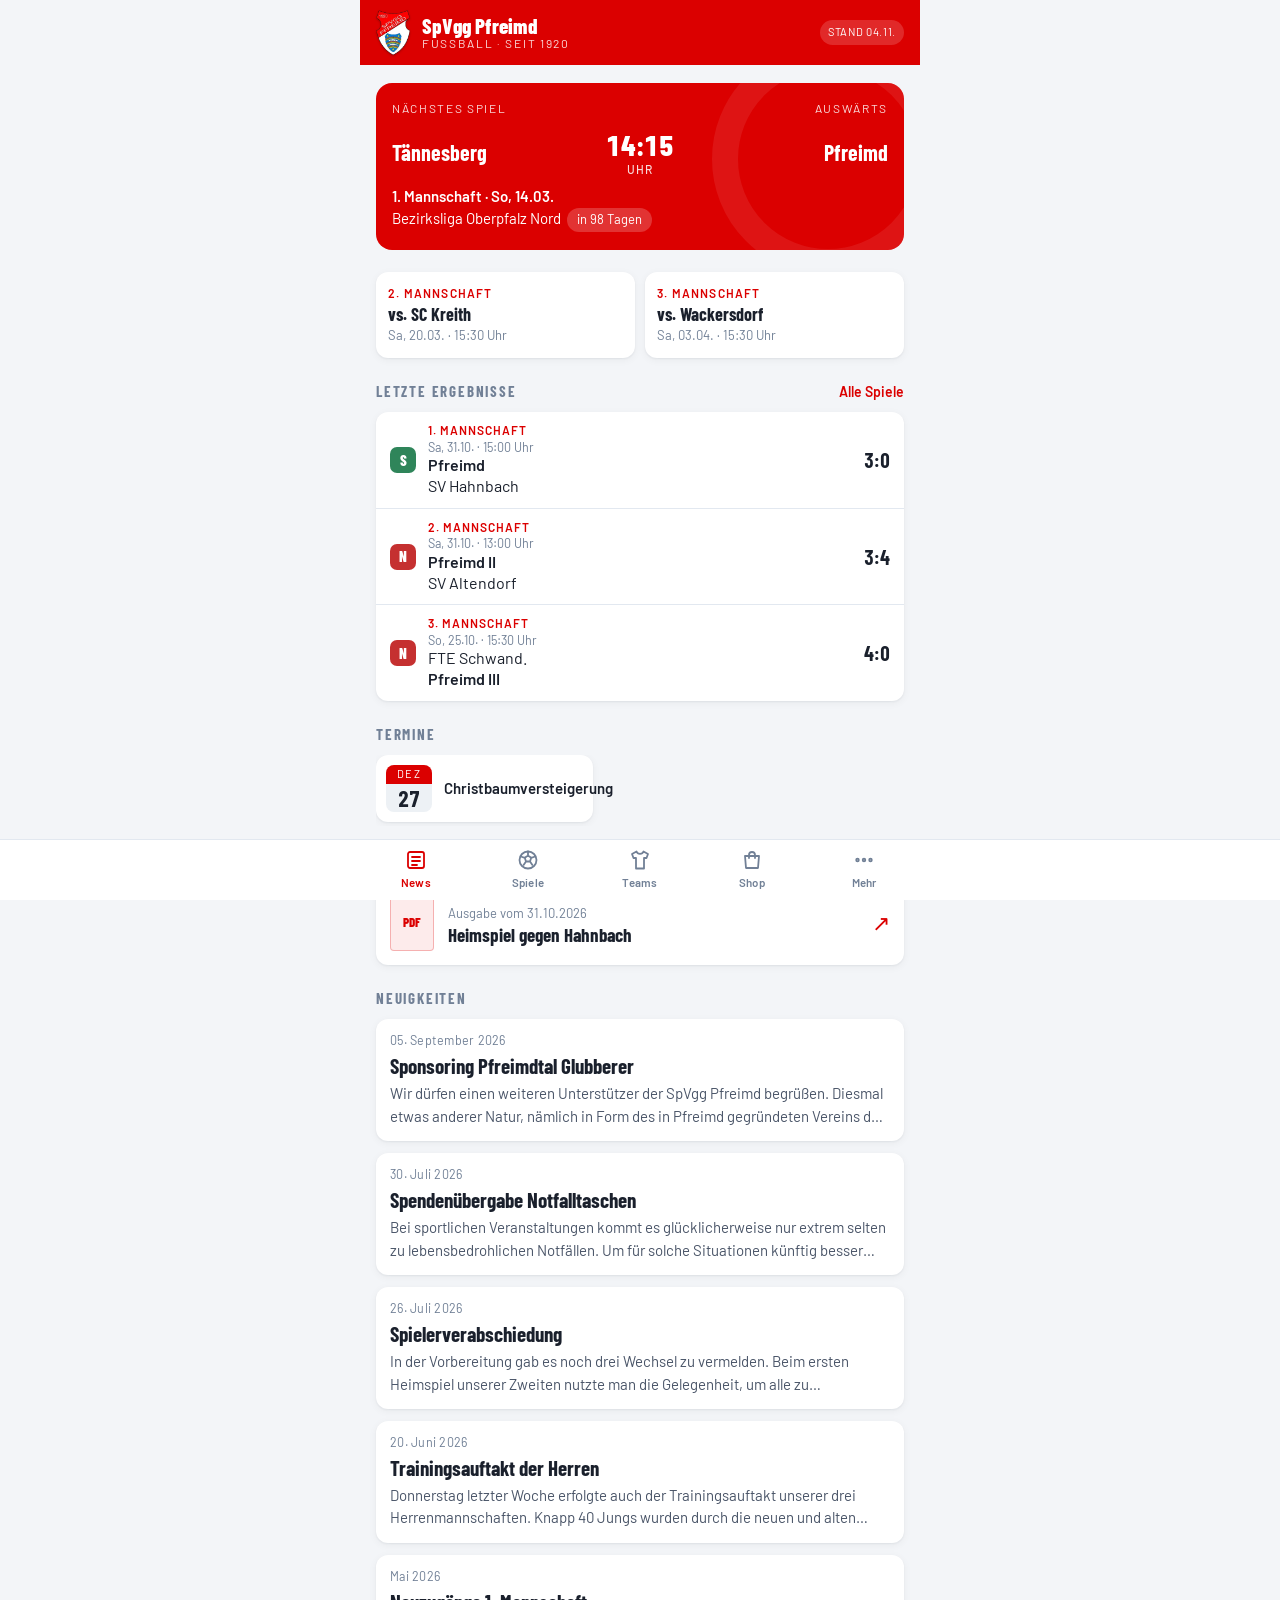
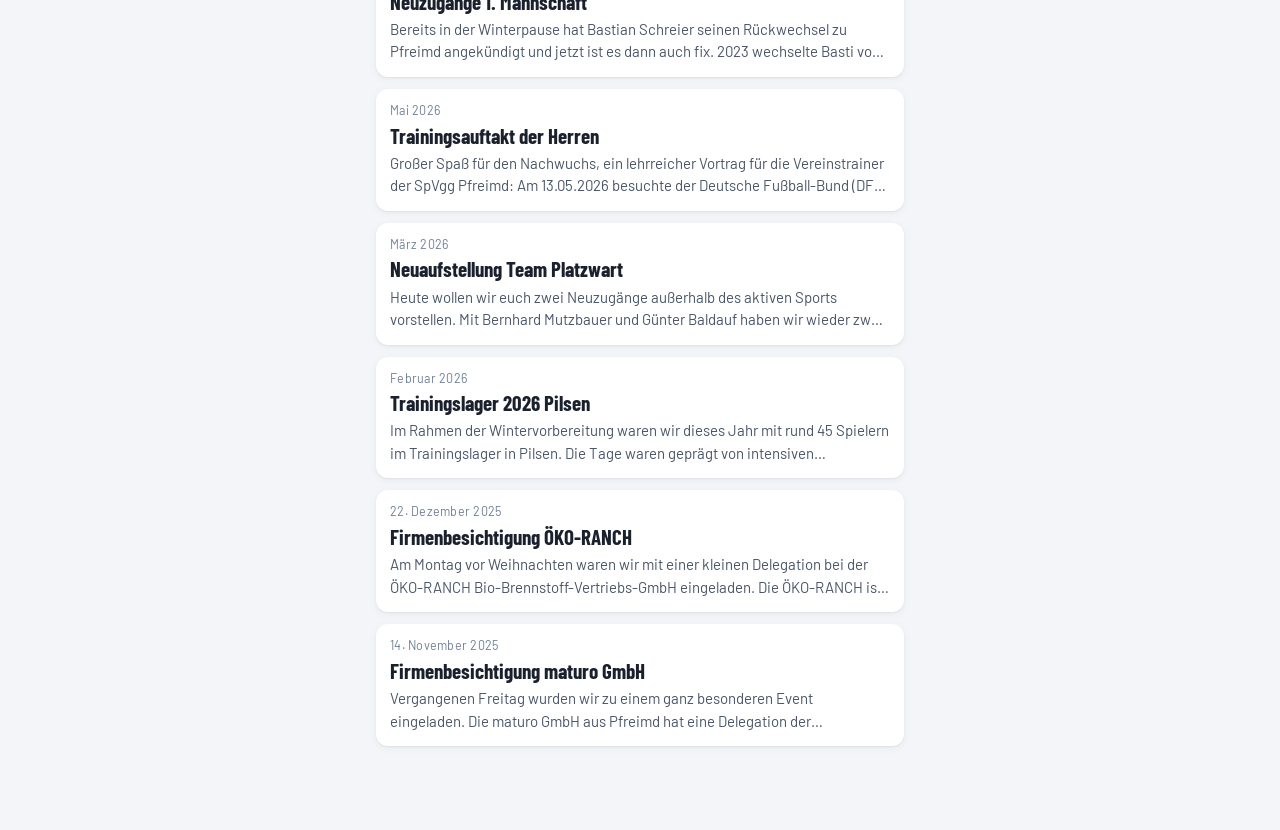
==== index.html @ 0f61e652 "Erste Version der Vereins-App News, Spielpläne und Tabellen (live von FuPa), Teams, Fanshop (live au" ====
<!doctype html>
<html lang="de">
<head>
<meta charset="utf-8">
<meta name="viewport" content="width=device-width, initial-scale=1, viewport-fit=cover">
<title>SpVgg Pfreimd</title>
<meta name="description" content="Die App der SpVgg Pfreimd, Abteilung Fußball: News, Spiele, Tabellen, Teams und Fanshop.">
<meta name="theme-color" content="#DB0000">
<link rel="manifest" href="manifest.webmanifest">
<link rel="icon" href="img/icon-192.png" type="image/png">
<link rel="apple-touch-icon" href="img/apple-touch-icon.png">
<meta name="apple-mobile-web-app-capable" content="yes">
<meta name="apple-mobile-web-app-status-bar-style" content="black-translucent">
<meta name="apple-mobile-web-app-title" content="SpVgg Pfreimd">
<link rel="preconnect" href="https://fonts.googleapis.com">
<link rel="preconnect" href="https://fonts.gstatic.com" crossorigin>
<link rel="stylesheet" href="https://fonts.googleapis.com/css2?family=Barlow+Condensed:wght@600;700;800&family=Barlow:wght@400;500;600&display=swap">
<link rel="stylesheet" href="style.css">
<script src="app.js" defer></script>
</head>
<body>
<div class="app">
  <header class="top"><div class="top-in gutter">
    <img src="img/wappen.webp" alt="Wappen SpVgg Pfreimd" width="34" height="45">
    <div class="brand"><b>SpVgg Pfreimd</b><span>Fußball · seit 1920</span></div>
    <span class="src" id="src">Stand 04.11.</span>
  </div></header>
  <main id="view" class="gutter view"></main>
</div>

<nav class="tabs" aria-label="Bereiche"><div class="tabs-in">
  <a href="#news" data-tab="news"><svg viewBox="0 0 24 24"><rect x="4" y="4" width="16" height="16" rx="2"/><path d="M8 9h8M8 13h8M8 17h5"/></svg>News</a>
  <a href="#spiele" data-tab="spiele"><svg viewBox="0 0 24 24"><circle cx="12" cy="12" r="8.5"/><path d="M12 7.5l3.2 2.3-1.2 3.7h-4l-1.2-3.7zM12 3.5v4M15.2 9.8l4-1.3M14 13.5l2.4 3.4M10 13.5l-2.4 3.4M8.8 9.8l-4-1.3"/></svg>Spiele</a>
  <a href="#teams" data-tab="teams"><svg viewBox="0 0 24 24"><path d="M8.5 3.5L4 6l1.5 4H8v10.5h8V10h2.5L20 6l-4.5-2.5c-.5 1.4-1.8 2.3-3.5 2.3S9 4.9 8.5 3.5z"/></svg>Teams</a>
  <a href="#shop" data-tab="shop"><svg viewBox="0 0 24 24"><path d="M5 8h14l-1 12H6z"/><path d="M9 10V7a3 3 0 016 0v3"/></svg>Shop</a>
  <a href="#mehr" data-tab="mehr"><svg viewBox="0 0 24 24"><circle cx="5.5" cy="12" r="1.3"/><circle cx="12" cy="12" r="1.3"/><circle cx="18.5" cy="12" r="1.3"/></svg>Mehr</a>
</div></nav>

<div class="sheet" id="sheet" hidden role="dialog" aria-modal="true" aria-labelledby="sheet-title">
  <div class="bar"><div class="bar-in gutter"><button class="back" id="back" type="button">‹ Zurück</button></div></div>
  <div class="body gutter" id="sheet-body"></div>
</div>
</body>
</html>
---- style.css ----
/* =========================================================
   SpVgg Pfreimd App – Gestaltung
   Farben stehen ganz oben in :root (helles Design) und darunter
   noch einmal für das dunkle Design. Vereinsrot = --red.
   ========================================================= */
html{-webkit-text-size-adjust:100%}
html,body{margin:0}
:root{padding-top:env(safe-area-inset-top,0px)}
img{max-width:100%}
[hidden]{display:none!important}
/* Layout: App-Rahmen max. 560px, feste Kopfleiste oben, Tab-Leiste unten, Inhalt dazwischen.
   Farben nach der Homepage: Vereinsrot #DB0000, Schiefer-Grautöne, heller Grund. */
:root{
  --red:#DB0000; --red-strong:#B80000; --on-red:#ffffff;
  --bg:#F3F5F8; --surface:#ffffff; --surface-2:#EDF1F5;
  --ink:#1A202C; --ink-2:#4A5568; --ink-3:#718096; --line:#E2E8F0;
  --tint:#FDEBEB; --win:#2F855A; --draw:#718096; --loss:#C53030;
  --up:#2F855A; --down:#C53030;
  --f-display:"Barlow Condensed","Arial Narrow","Roboto Condensed",system-ui,sans-serif;
  --f-body:"Barlow",-apple-system,BlinkMacSystemFont,"Segoe UI",Roboto,sans-serif;
  --r:12px; --shadow:0 1px 2px rgba(26,32,44,.06),0 2px 8px rgba(26,32,44,.05);
}
@media (prefers-color-scheme: dark){:root:not([data-theme="light"]){
  --red:#E52222; --red-strong:#C41515; --bg:#0E1217; --surface:#171C23; --surface-2:#1F252E;
  --ink:#EEF2F6; --ink-2:#B4BFCC; --ink-3:#8593A3; --line:#28303A; --tint:#2B1517;
  --win:#48BB78; --draw:#8593A3; --loss:#F56565; --up:#48BB78; --down:#F56565;
  --shadow:0 1px 2px rgba(0,0,0,.4); color-scheme:dark}}
:root[data-theme="dark"]{
  --red:#E52222; --red-strong:#C41515; --bg:#0E1217; --surface:#171C23; --surface-2:#1F252E;
  --ink:#EEF2F6; --ink-2:#B4BFCC; --ink-3:#8593A3; --line:#28303A; --tint:#2B1517;
  --win:#48BB78; --draw:#8593A3; --loss:#F56565; --up:#48BB78; --down:#F56565;
  --shadow:0 1px 2px rgba(0,0,0,.4); color-scheme:dark}

*{box-sizing:border-box}
html,body{background:var(--bg)}
body{color:var(--ink);font-family:var(--f-body);font-size:16px;line-height:1.5;-webkit-tap-highlight-color:transparent}
body::before{content:"";position:fixed;inset:0 0 auto;height:env(safe-area-inset-top,0px);z-index:30;background:var(--red)}
button{font:inherit;color:inherit}
a{color:inherit}
:focus-visible{outline:3px solid color-mix(in srgb,var(--red) 55%,transparent);outline-offset:2px;border-radius:6px}

.app{max-width:560px;margin:0 auto;min-height:100vh;padding-bottom:calc(76px + env(safe-area-inset-bottom,0px))}
.gutter{padding-left:max(16px,env(safe-area-inset-left,0px));padding-right:max(16px,env(safe-area-inset-right,0px))}

/* Kopfleiste */
.top{position:sticky;top:env(safe-area-inset-top,0px);z-index:20;background:var(--red);color:var(--on-red)}
.top-in{display:flex;align-items:center;gap:12px;padding-block:10px;max-width:560px;margin:0 auto}
.top img{width:34px;height:auto;filter:drop-shadow(0 1px 1px rgba(0,0,0,.25))}
.brand{display:flex;flex-direction:column;line-height:1.05}
.brand b{font-family:var(--f-display);font-weight:800;font-size:21px;letter-spacing:.01em}
.brand span{font-size:12px;letter-spacing:.14em;text-transform:uppercase;opacity:.85}
.src{margin-left:auto;font-size:11px;letter-spacing:.06em;text-transform:uppercase;background:rgba(255,255,255,.16);padding:4px 8px;border-radius:99px;white-space:nowrap}

main{display:flex;flex-direction:column;gap:22px;padding-block:18px 8px}
.sec{display:flex;flex-direction:column;gap:10px}
.h{font-family:var(--f-display);font-weight:700;font-size:15px;letter-spacing:.12em;text-transform:uppercase;color:var(--ink-3);margin:0;display:flex;align-items:baseline;justify-content:space-between;gap:8px}
.h a,.h button{font-family:var(--f-body);text-transform:none;letter-spacing:0;font-size:14px;font-weight:600;color:var(--red);background:none;border:0;padding:0;cursor:pointer;text-decoration:none}
.card{background:var(--surface);border-radius:var(--r);box-shadow:var(--shadow)}
.muted{color:var(--ink-3)}
.tabnum{font-variant-numeric:tabular-nums}

/* Nächstes Spiel */
.next{background:var(--red);color:var(--on-red);border-radius:16px;padding:16px 16px 18px;position:relative;overflow:hidden}
.next::after{content:"";position:absolute;right:-40px;top:-40px;width:180px;height:180px;border-radius:50%;border:26px solid rgba(255,255,255,.08)}
.next .lbl{font-size:12px;letter-spacing:.14em;text-transform:uppercase;opacity:.85;display:flex;justify-content:space-between;gap:8px}
.next .vs{display:grid;grid-template-columns:minmax(0,1fr) auto minmax(0,1fr);align-items:center;gap:10px;margin:14px 0 10px;position:relative;z-index:1}
.next .tm{font-family:var(--f-display);font-weight:700;font-size:clamp(18px,5.2vw,22px);hyphens:auto;-webkit-hyphens:auto;line-height:1.05;text-wrap:balance;min-width:0}
.next .tm:last-child{text-align:right}
.next .mid{font-family:var(--f-display);font-weight:800;font-size:28px;padding:0 4px;line-height:1;text-align:center}
.next .mid small{display:block;font-size:12px;font-family:var(--f-body);font-weight:500;letter-spacing:.1em;opacity:.85;margin-top:4px}
.next .when{font-size:15px;position:relative;z-index:1}
.next .when b{font-weight:600}
.pill{display:inline-block;background:rgba(255,255,255,.2);border-radius:99px;padding:2px 10px;font-size:13px;margin-left:6px}

.minis{display:grid;grid-template-columns:1fr 1fr;gap:10px}
.mini{padding:12px;display:flex;flex-direction:column;gap:2px;min-width:0;border:0;text-align:left;cursor:pointer}
.mini .t{font-size:12px;letter-spacing:.1em;text-transform:uppercase;color:var(--red);font-weight:600}
.mini .o{font-family:var(--f-display);font-weight:700;font-size:18px;line-height:1.15}
.mini .d{font-size:13px;color:var(--ink-3)}

/* Ergebnisliste */
.rows{display:flex;flex-direction:column}
.row{display:grid;grid-template-columns:auto 1fr auto;gap:12px;align-items:center;padding:11px 14px;border-top:1px solid var(--line)}
.row:first-child{border-top:0}
.row .meta{font-size:12.5px;color:var(--ink-3)}
.row .teams{min-width:0;line-height:1.3}
.row .teams div{white-space:nowrap;overflow:hidden;text-overflow:ellipsis}
.own{font-weight:600}
.score{font-family:var(--f-display);font-weight:700;font-size:20px;text-align:right;line-height:1.1}
.score.time{font-size:17px;color:var(--ink-2)}
.badge{width:26px;height:26px;border-radius:7px;display:grid;place-items:center;font-family:var(--f-display);font-weight:800;font-size:15px;color:#fff}
.b-win{background:var(--win)}.b-draw{background:var(--draw)}.b-defeat{background:var(--loss)}
.b-pre{background:var(--surface-2);color:var(--ink-3)}
.tagline{font-size:12px;letter-spacing:.08em;text-transform:uppercase;color:var(--red);font-weight:600}

/* Termine */
.events{display:flex;gap:10px;overflow-x:auto;padding-bottom:4px;scrollbar-width:none}
.ev{flex:0 0 auto;display:flex;gap:12px;align-items:center;padding:10px 14px 10px 10px}
.cal{width:46px;border-radius:8px;overflow:hidden;text-align:center;background:var(--surface-2)}
.cal i{display:block;font-style:normal;background:var(--red);color:#fff;font-size:11px;letter-spacing:.1em;text-transform:uppercase;padding:1px 0}
.cal b{display:block;font-family:var(--f-display);font-size:22px;line-height:1.3}
.ev span{font-weight:600;font-size:15px;max-width:15ch;line-height:1.25}

/* Stadionzeitung */
.paper{display:flex;align-items:center;gap:14px;padding:14px;text-decoration:none}
.paper .ic{width:44px;height:56px;border-radius:4px;background:var(--tint);color:var(--red);display:grid;place-items:center;flex:none;font-family:var(--f-display);font-weight:800;font-size:13px;border:1px solid color-mix(in srgb,var(--red) 25%,transparent)}
.paper b{display:block;font-family:var(--f-display);font-size:19px;font-weight:700;line-height:1.15}
.paper .go{margin-left:auto;color:var(--red);font-size:22px}

/* News */
.news{display:flex;flex-direction:column;gap:12px}
.nc{display:flex;flex-direction:column;overflow:hidden;border:0;padding:0;text-align:left;cursor:pointer;width:100%}
.nc .img{aspect-ratio:16/9;width:100%;max-width:100%;object-fit:cover;background:var(--surface-2);display:block}
.nc .tx{padding:12px 14px 14px;display:flex;flex-direction:column;gap:4px}
.nc h3{margin:0;font-family:var(--f-display);font-weight:700;font-size:21px;line-height:1.15;text-wrap:balance}
.nc p{margin:0;color:var(--ink-2);font-size:15px;display:-webkit-box;-webkit-line-clamp:2;-webkit-box-orient:vertical;overflow:hidden}
.date{font-size:12.5px;color:var(--ink-3);letter-spacing:.02em}

/* Segment-Steuerung */
.seg{display:grid;grid-auto-flow:column;grid-auto-columns:1fr;background:var(--surface-2);border-radius:10px;padding:3px;gap:3px}
.seg button{border:0;background:none;padding:8px 6px;border-radius:8px;font-weight:600;font-size:14.5px;cursor:pointer;color:var(--ink-2);white-space:nowrap}
.seg button[aria-pressed="true"]{background:var(--surface);color:var(--ink);box-shadow:var(--shadow)}
.seg.red button[aria-pressed="true"]{background:var(--red);color:#fff}
.liga{font-size:14px;color:var(--ink-2);display:flex;justify-content:space-between;gap:8px;flex-wrap:wrap}

/* Tabelle */
.tblwrap{overflow-x:auto}
table{width:100%;border-collapse:collapse;font-size:14.5px}
th{font-size:11.5px;letter-spacing:.08em;text-transform:uppercase;color:var(--ink-3);font-weight:600;text-align:right;padding:10px 6px}
td{padding:9px 6px;text-align:right;border-top:1px solid var(--line)}
th:nth-child(2),td:nth-child(2){text-align:left;width:100%}
td:first-child,th:first-child{padding-left:12px;text-align:left;width:2.2em}
td:last-child,th:last-child{padding-right:12px;font-weight:700}
td.rk{position:relative;font-weight:600}
tr.up1 td.rk,tr.up2 td.rk{box-shadow:inset 3px 0 0 var(--up)}
tr.down1 td.rk,tr.down2 td.rk{box-shadow:inset 3px 0 0 var(--down)}
tr.me td{background:var(--tint);font-weight:700}
.opt{display:none}
@media (min-width:430px){.opt{display:table-cell}}
.legend{display:flex;gap:14px;font-size:12.5px;color:var(--ink-3);flex-wrap:wrap}
.legend i{display:inline-block;width:10px;height:10px;border-radius:2px;margin-right:6px;vertical-align:-1px}

/* Teams */
.team{overflow:hidden}
.team .ph{aspect-ratio:16/9;width:100%;max-width:100%;background:linear-gradient(135deg,var(--red),var(--red-strong));position:relative;display:grid;place-items:center}
.team .ph img{position:absolute;inset:0;width:100%;height:100%;object-fit:cover}
.team .ph span{font-family:var(--f-display);font-weight:800;font-size:64px;color:rgba(255,255,255,.9);letter-spacing:.02em}
.team .bd{padding:14px;display:flex;flex-direction:column;gap:10px}
.team h3{margin:0;font-family:var(--f-display);font-size:26px;line-height:1}
.stats{display:flex;gap:18px}
.stats div{display:flex;flex-direction:column}
.stats b{font-family:var(--f-display);font-size:24px;line-height:1}
.stats span{font-size:12px;color:var(--ink-3);letter-spacing:.06em;text-transform:uppercase}
.staff{display:grid;grid-template-columns:auto 1fr;gap:2px 14px;font-size:14.5px;margin:0}
.staff dt{color:var(--ink-3)}
.staff dd{margin:0;font-weight:500}
.btn{display:inline-flex;align-items:center;justify-content:center;gap:6px;border:0;border-radius:10px;background:var(--red);color:#fff;font-weight:600;padding:10px 14px;cursor:pointer;text-decoration:none;font-size:15px}
.btn.ghost{background:var(--surface-2);color:var(--ink)}

/* Shop */
.chips{display:flex;gap:8px;overflow-x:auto;scrollbar-width:none;padding-bottom:2px}
.chip{flex:none;border:1px solid var(--line);background:var(--surface);border-radius:99px;padding:6px 12px;font-size:14px;font-weight:600;cursor:pointer;color:var(--ink-2)}
.chip[aria-pressed="true"]{background:var(--ink);color:var(--surface);border-color:var(--ink)}
.grid{display:grid;grid-template-columns:repeat(2,minmax(0,1fr));gap:12px}
.prod{display:flex;flex-direction:column;overflow:hidden;text-decoration:none}
.prod .pi{aspect-ratio:1;width:100%;max-width:100%;background:var(--surface-2);display:grid;place-items:center;position:relative}
.prod .pi img.real{position:absolute;inset:0;width:100%;height:100%;object-fit:contain;background:#fff}
.prod .pi img.ph{width:34%;opacity:.35}
.prod .pb{padding:10px 12px 12px;display:flex;flex-direction:column;gap:2px;flex:1}
.prod b{font-weight:600;font-size:15px;line-height:1.25}
.prod .var{font-size:12.5px;color:var(--ink-3)}
.prod .pr{margin-top:auto;padding-top:6px;font-family:var(--f-display);font-weight:700;font-size:20px;color:var(--red)}
.note{font-size:14px;color:var(--ink-2);background:var(--surface);border-radius:var(--r);padding:12px 14px;border-left:3px solid var(--red)}

/* Mehr */
.list{display:flex;flex-direction:column}
.li{display:flex;align-items:center;gap:12px;padding:13px 14px;border:0;border-top:1px solid var(--line);background:none;text-align:left;width:100%;cursor:pointer;text-decoration:none;font-size:16px}
.li:first-child{border-top:0}
.li .ext,.li .chev{margin-left:auto;color:var(--ink-3);font-size:15px}
.li small{display:block;color:var(--ink-3);font-size:13px}
.foot{text-align:center;color:var(--ink-3);font-size:13px;padding:6px 0 10px}
.foot b{display:block;font-family:var(--f-display);font-size:20px;color:var(--red);letter-spacing:.02em}

/* Detailansicht */
.sheet{position:fixed;inset:0;z-index:40;background:var(--bg);overflow-y:auto;padding-bottom:calc(24px + env(safe-area-inset-bottom,0px))}
.sheet .bar{position:sticky;top:0;z-index:2;background:var(--surface);border-bottom:1px solid var(--line);padding-top:env(safe-area-inset-top,0px)}
.sheet .bar-in{display:flex;align-items:center;gap:8px;padding-block:8px;max-width:560px;margin:0 auto}
.back{border:0;background:none;color:var(--red);font-weight:600;font-size:16px;padding:6px 4px;cursor:pointer;display:flex;align-items:center;gap:4px}
.sheet .body{max-width:560px;margin:0 auto;padding-block:16px;display:flex;flex-direction:column;gap:14px}
.sheet h2{margin:0;font-family:var(--f-display);font-weight:800;font-size:30px;line-height:1.05;text-wrap:balance}
.sheet p{margin:0;max-width:65ch;font-size:16.5px;line-height:1.6}
.sheet .hero{width:100%;max-width:100%;border-radius:var(--r);display:block}
.tl{list-style:none;margin:0;padding:0 0 0 18px;border-left:2px solid var(--line);display:flex;flex-direction:column;gap:16px}
.tl li{position:relative}
.tl li::before{content:"";position:absolute;left:-25px;top:6px;width:12px;height:12px;border-radius:50%;background:var(--red);box-shadow:0 0 0 3px var(--bg)}
.tl .when{font-size:12.5px;letter-spacing:.08em;text-transform:uppercase;color:var(--ink-3)}
.tl b{display:block;font-family:var(--f-display);font-size:20px;line-height:1.15}
.tl p{font-size:15px;color:var(--ink-2)}
.kv{display:grid;grid-template-columns:1fr;gap:0}
.kv div{padding:10px 14px;border-top:1px solid var(--line)}
.kv div:first-child{border-top:0}
.kv span{display:block;font-size:12.5px;color:var(--ink-3)}
.copy{display:flex;gap:8px;align-items:center;flex-wrap:wrap}
.copy code{font-family:var(--f-body);font-size:16px;font-weight:600;user-select:all;background:var(--surface-2);padding:6px 10px;border-radius:8px}

/* Tab-Leiste */
.tabs{position:fixed;left:0;right:0;bottom:0;z-index:25;background:var(--surface);border-top:1px solid var(--line);padding-bottom:env(safe-area-inset-bottom,0px);padding-left:env(safe-area-inset-left,0px);padding-right:env(safe-area-inset-right,0px)}
.tabs-in{max-width:560px;margin:0 auto;display:grid;grid-template-columns:repeat(5,1fr)}
.tabs a{display:flex;flex-direction:column;align-items:center;gap:2px;padding:8px 0 9px;text-decoration:none;color:var(--ink-3);font-size:11.5px;font-weight:600;letter-spacing:.02em}
.tabs svg{width:24px;height:24px;fill:none;stroke:currentColor;stroke-width:1.8;stroke-linecap:round;stroke-linejoin:round}
.tabs a[aria-current="page"]{color:var(--red)}
@media (prefers-reduced-motion:no-preference){.view{animation:in .18s ease-out}@keyframes in{from{opacity:.4;transform:translateY(4px)}}}
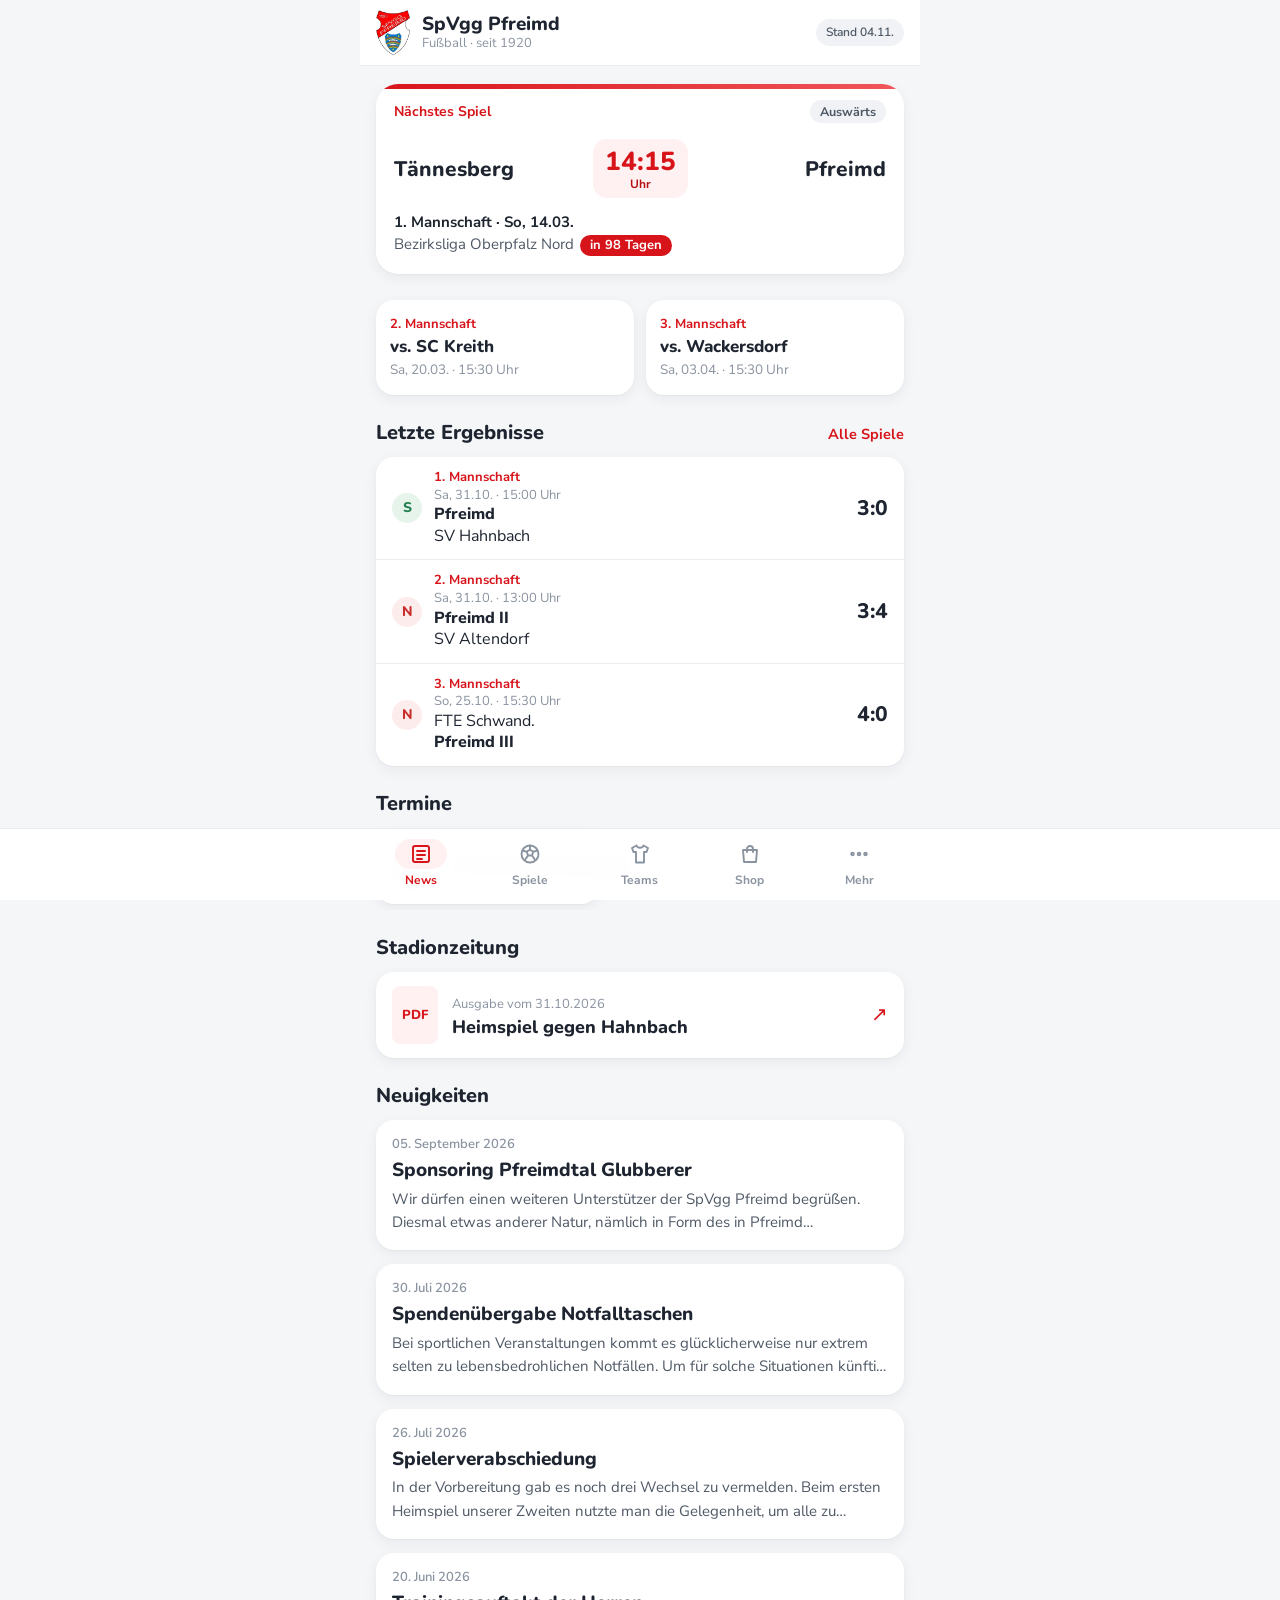
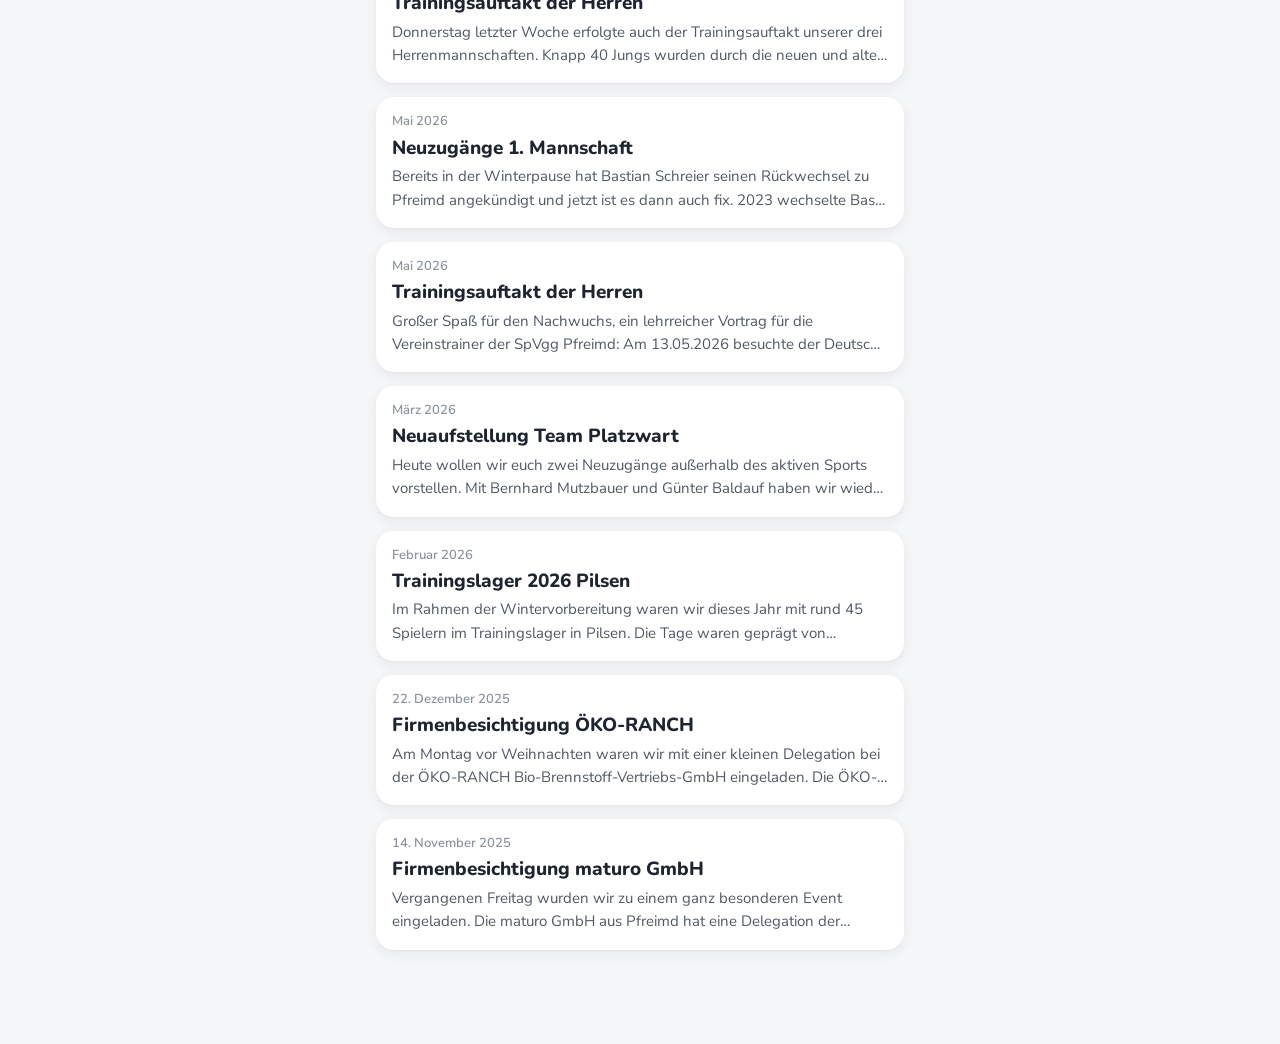
==== commit 6eec26ef: "Version 1.1: helleres, freundlicheres Design - Weiße Kopf- und Fußleiste, Vereinsrot nur noch als Ak" ====
--- a/index.html
+++ b/index.html
@@ -5,16 +5,16 @@
 <meta name="viewport" content="width=device-width, initial-scale=1, viewport-fit=cover">
 <title>SpVgg Pfreimd</title>
 <meta name="description" content="Die App der SpVgg Pfreimd, Abteilung Fußball: News, Spiele, Tabellen, Teams und Fanshop.">
-<meta name="theme-color" content="#DB0000">
+<meta name="theme-color" content="#FFFFFF">
 <link rel="manifest" href="manifest.webmanifest">
 <link rel="icon" href="img/icon-192.png" type="image/png">
 <link rel="apple-touch-icon" href="img/apple-touch-icon.png">
 <meta name="apple-mobile-web-app-capable" content="yes">
-<meta name="apple-mobile-web-app-status-bar-style" content="black-translucent">
+<meta name="apple-mobile-web-app-status-bar-style" content="default">
 <meta name="apple-mobile-web-app-title" content="SpVgg Pfreimd">
 <link rel="preconnect" href="https://fonts.googleapis.com">
 <link rel="preconnect" href="https://fonts.gstatic.com" crossorigin>
-<link rel="stylesheet" href="https://fonts.googleapis.com/css2?family=Barlow+Condensed:wght@600;700;800&family=Barlow:wght@400;500;600&display=swap">
+<link rel="stylesheet" href="https://fonts.googleapis.com/css2?family=Nunito:wght@700;800&family=Nunito+Sans:wght@400;600;700&display=swap">
 <link rel="stylesheet" href="style.css">
 <script src="app.js" defer></script>
 </head>
--- a/style.css
+++ b/style.css
@@ -1,124 +1,127 @@
 /* =========================================================
-   SpVgg Pfreimd App – Gestaltung
-   Farben stehen ganz oben in :root (helles Design) und darunter
-   noch einmal für das dunkle Design. Vereinsrot = --red.
+   SpVgg Pfreimd App – Gestaltung (Version 1.1, helles Design)
+   Alle Farben und Schriften stehen ganz oben in :root.
+   Vereinsrot = --red. Die App ist bewusst immer hell.
    ========================================================= */
 html{-webkit-text-size-adjust:100%}
 html,body{margin:0}
 :root{padding-top:env(safe-area-inset-top,0px)}
 img{max-width:100%}
 [hidden]{display:none!important}
-/* Layout: App-Rahmen max. 560px, feste Kopfleiste oben, Tab-Leiste unten, Inhalt dazwischen.
-   Farben nach der Homepage: Vereinsrot #DB0000, Schiefer-Grautöne, heller Grund. */
+
+/* Layout: App-Rahmen max. 560px, weiße Kopfleiste oben, Leiste unten, helle Karten dazwischen. */
 :root{
-  --red:#DB0000; --red-strong:#B80000; --on-red:#ffffff;
-  --bg:#F3F5F8; --surface:#ffffff; --surface-2:#EDF1F5;
-  --ink:#1A202C; --ink-2:#4A5568; --ink-3:#718096; --line:#E2E8F0;
-  --tint:#FDEBEB; --win:#2F855A; --draw:#718096; --loss:#C53030;
-  --up:#2F855A; --down:#C53030;
-  --f-display:"Barlow Condensed","Arial Narrow","Roboto Condensed",system-ui,sans-serif;
-  --f-body:"Barlow",-apple-system,BlinkMacSystemFont,"Segoe UI",Roboto,sans-serif;
-  --r:12px; --shadow:0 1px 2px rgba(26,32,44,.06),0 2px 8px rgba(26,32,44,.05);
+  color-scheme:light;
+  --red:#D7141A;          /* Vereinsrot für Akzente */
+  --red-dark:#B30F14;
+  --red-soft:#FFF1F1;     /* zartes Rot für Flächen */
+  --bg:#F5F6F8;           /* Seitengrund */
+  --surface:#FFFFFF;      /* Karten */
+  --surface-2:#F0F2F5;
+  --ink:#1E2530;          /* Haupttext */
+  --ink-2:#4F5966;
+  --ink-3:#8A93A0;
+  --line:#E9ECF0;
+  --win:#23804F;  --win-bg:#E6F4EC;
+  --draw:#5F6875; --draw-bg:#EDEFF2;
+  --loss:#C9302C; --loss-bg:#FDECEC;
+  --f-head:"Nunito","Trebuchet MS",system-ui,sans-serif;   /* Überschriften & Zahlen */
+  --f-body:"Nunito Sans",-apple-system,BlinkMacSystemFont,"Segoe UI",Roboto,sans-serif;
+  --r:18px;
+  --shadow:0 1px 2px rgba(30,37,48,.04),0 4px 14px rgba(30,37,48,.06);
 }
-@media (prefers-color-scheme: dark){:root:not([data-theme="light"]){
-  --red:#E52222; --red-strong:#C41515; --bg:#0E1217; --surface:#171C23; --surface-2:#1F252E;
-  --ink:#EEF2F6; --ink-2:#B4BFCC; --ink-3:#8593A3; --line:#28303A; --tint:#2B1517;
-  --win:#48BB78; --draw:#8593A3; --loss:#F56565; --up:#48BB78; --down:#F56565;
-  --shadow:0 1px 2px rgba(0,0,0,.4); color-scheme:dark}}
-:root[data-theme="dark"]{
-  --red:#E52222; --red-strong:#C41515; --bg:#0E1217; --surface:#171C23; --surface-2:#1F252E;
-  --ink:#EEF2F6; --ink-2:#B4BFCC; --ink-3:#8593A3; --line:#28303A; --tint:#2B1517;
-  --win:#48BB78; --draw:#8593A3; --loss:#F56565; --up:#48BB78; --down:#F56565;
-  --shadow:0 1px 2px rgba(0,0,0,.4); color-scheme:dark}
 
 *{box-sizing:border-box}
 html,body{background:var(--bg)}
-body{color:var(--ink);font-family:var(--f-body);font-size:16px;line-height:1.5;-webkit-tap-highlight-color:transparent}
-body::before{content:"";position:fixed;inset:0 0 auto;height:env(safe-area-inset-top,0px);z-index:30;background:var(--red)}
+body{color:var(--ink);font-family:var(--f-body);font-size:16px;line-height:1.55;-webkit-tap-highlight-color:transparent}
+body::before{content:"";position:fixed;inset:0 0 auto;height:env(safe-area-inset-top,0px);z-index:30;background:var(--surface)}
 button{font:inherit;color:inherit}
 a{color:inherit}
-:focus-visible{outline:3px solid color-mix(in srgb,var(--red) 55%,transparent);outline-offset:2px;border-radius:6px}
-
-.app{max-width:560px;margin:0 auto;min-height:100vh;padding-bottom:calc(76px + env(safe-area-inset-bottom,0px))}
+:focus-visible{outline:3px solid rgba(215,20,26,.35);outline-offset:2px;border-radius:8px}
+
+.app{max-width:560px;margin:0 auto;min-height:100vh;padding-bottom:calc(84px + env(safe-area-inset-bottom,0px))}
 .gutter{padding-left:max(16px,env(safe-area-inset-left,0px));padding-right:max(16px,env(safe-area-inset-right,0px))}
 
 /* Kopfleiste */
-.top{position:sticky;top:env(safe-area-inset-top,0px);z-index:20;background:var(--red);color:var(--on-red)}
+.top{position:sticky;top:env(safe-area-inset-top,0px);z-index:20;background:rgba(255,255,255,.94);backdrop-filter:saturate(1.4) blur(10px);-webkit-backdrop-filter:saturate(1.4) blur(10px);border-bottom:1px solid var(--line)}
 .top-in{display:flex;align-items:center;gap:12px;padding-block:10px;max-width:560px;margin:0 auto}
-.top img{width:34px;height:auto;filter:drop-shadow(0 1px 1px rgba(0,0,0,.25))}
-.brand{display:flex;flex-direction:column;line-height:1.05}
-.brand b{font-family:var(--f-display);font-weight:800;font-size:21px;letter-spacing:.01em}
-.brand span{font-size:12px;letter-spacing:.14em;text-transform:uppercase;opacity:.85}
-.src{margin-left:auto;font-size:11px;letter-spacing:.06em;text-transform:uppercase;background:rgba(255,255,255,.16);padding:4px 8px;border-radius:99px;white-space:nowrap}
-
-main{display:flex;flex-direction:column;gap:22px;padding-block:18px 8px}
-.sec{display:flex;flex-direction:column;gap:10px}
-.h{font-family:var(--f-display);font-weight:700;font-size:15px;letter-spacing:.12em;text-transform:uppercase;color:var(--ink-3);margin:0;display:flex;align-items:baseline;justify-content:space-between;gap:8px}
-.h a,.h button{font-family:var(--f-body);text-transform:none;letter-spacing:0;font-size:14px;font-weight:600;color:var(--red);background:none;border:0;padding:0;cursor:pointer;text-decoration:none}
+.top img{width:34px;height:auto}
+.brand{display:flex;flex-direction:column;line-height:1.15}
+.brand b{font-family:var(--f-head);font-weight:800;font-size:19px;color:var(--ink)}
+.brand span{font-size:13px;color:var(--ink-3)}
+.src{margin-left:auto;font-size:12px;font-weight:600;color:var(--ink-2);background:var(--surface-2);padding:4px 10px;border-radius:99px;white-space:nowrap}
+
+main{display:flex;flex-direction:column;gap:26px;padding-block:18px 10px}
+.sec{display:flex;flex-direction:column;gap:12px}
+.h{font-family:var(--f-head);font-weight:800;font-size:20px;line-height:1.2;color:var(--ink);margin:0;display:flex;align-items:baseline;justify-content:space-between;gap:8px}
+.h a,.h button{font-family:var(--f-body);font-size:14.5px;font-weight:700;color:var(--red);background:none;border:0;padding:0;cursor:pointer;text-decoration:none}
 .card{background:var(--surface);border-radius:var(--r);box-shadow:var(--shadow)}
 .muted{color:var(--ink-3)}
 .tabnum{font-variant-numeric:tabular-nums}
 
 /* Nächstes Spiel */
-.next{background:var(--red);color:var(--on-red);border-radius:16px;padding:16px 16px 18px;position:relative;overflow:hidden}
-.next::after{content:"";position:absolute;right:-40px;top:-40px;width:180px;height:180px;border-radius:50%;border:26px solid rgba(255,255,255,.08)}
-.next .lbl{font-size:12px;letter-spacing:.14em;text-transform:uppercase;opacity:.85;display:flex;justify-content:space-between;gap:8px}
-.next .vs{display:grid;grid-template-columns:minmax(0,1fr) auto minmax(0,1fr);align-items:center;gap:10px;margin:14px 0 10px;position:relative;z-index:1}
-.next .tm{font-family:var(--f-display);font-weight:700;font-size:clamp(18px,5.2vw,22px);hyphens:auto;-webkit-hyphens:auto;line-height:1.05;text-wrap:balance;min-width:0}
+.next{background:var(--surface);border-radius:22px;box-shadow:var(--shadow);padding:16px 18px 18px;position:relative;overflow:hidden}
+.next::before{content:"";position:absolute;inset:0 0 auto;height:5px;background:linear-gradient(90deg,var(--red),#F0565A)}
+.next .lbl{display:flex;justify-content:space-between;align-items:center;gap:8px;font-size:14px;font-weight:700;color:var(--red)}
+.next .lbl span:last-child{font-size:12.5px;font-weight:700;color:var(--ink-2);background:var(--surface-2);padding:2px 10px;border-radius:99px}
+.next .vs{display:grid;grid-template-columns:minmax(0,1fr) auto minmax(0,1fr);align-items:center;gap:10px;margin:16px 0 14px}
+.next .tm{font-family:var(--f-head);font-weight:800;font-size:clamp(18px,5vw,21px);line-height:1.15;text-wrap:balance;hyphens:auto;-webkit-hyphens:auto;color:var(--ink)}
 .next .tm:last-child{text-align:right}
-.next .mid{font-family:var(--f-display);font-weight:800;font-size:28px;padding:0 4px;line-height:1;text-align:center}
-.next .mid small{display:block;font-size:12px;font-family:var(--f-body);font-weight:500;letter-spacing:.1em;opacity:.85;margin-top:4px}
-.next .when{font-size:15px;position:relative;z-index:1}
-.next .when b{font-weight:600}
-.pill{display:inline-block;background:rgba(255,255,255,.2);border-radius:99px;padding:2px 10px;font-size:13px;margin-left:6px}
-
-.minis{display:grid;grid-template-columns:1fr 1fr;gap:10px}
-.mini{padding:12px;display:flex;flex-direction:column;gap:2px;min-width:0;border:0;text-align:left;cursor:pointer}
-.mini .t{font-size:12px;letter-spacing:.1em;text-transform:uppercase;color:var(--red);font-weight:600}
-.mini .o{font-family:var(--f-display);font-weight:700;font-size:18px;line-height:1.15}
-.mini .d{font-size:13px;color:var(--ink-3)}
+.next .mid{font-family:var(--f-head);font-weight:800;font-size:26px;line-height:1;text-align:center;color:var(--red);background:var(--red-soft);border-radius:14px;padding:10px 12px 8px}
+.next .mid small{display:block;font-size:12px;font-family:var(--f-body);font-weight:700;margin-top:3px;color:var(--red-dark)}
+.next .when{font-size:15px;color:var(--ink-2);line-height:1.45}
+.next .when b{color:var(--ink);font-weight:700}
+.pill{display:inline-block;background:var(--red);color:#fff;border-radius:99px;padding:1px 10px;font-size:13px;font-weight:700;margin-left:6px}
+
+.minis{display:grid;grid-template-columns:1fr 1fr;gap:12px}
+.mini{padding:14px;display:flex;flex-direction:column;gap:3px;min-width:0;border:0;text-align:left;cursor:pointer}
+.mini .t{font-size:13px;font-weight:700;color:var(--red)}
+.mini .o{font-family:var(--f-head);font-weight:800;font-size:17px;line-height:1.2}
+.mini .d{font-size:13.5px;color:var(--ink-3)}
 
 /* Ergebnisliste */
 .rows{display:flex;flex-direction:column}
-.row{display:grid;grid-template-columns:auto 1fr auto;gap:12px;align-items:center;padding:11px 14px;border-top:1px solid var(--line)}
+.row{display:grid;grid-template-columns:auto 1fr auto;gap:12px;align-items:center;padding:12px 16px;border-top:1px solid var(--line)}
 .row:first-child{border-top:0}
-.row .meta{font-size:12.5px;color:var(--ink-3)}
-.row .teams{min-width:0;line-height:1.3}
+.row .meta{font-size:13px;color:var(--ink-3)}
+.row .teams{min-width:0;line-height:1.35}
 .row .teams div{white-space:nowrap;overflow:hidden;text-overflow:ellipsis}
-.own{font-weight:600}
-.score{font-family:var(--f-display);font-weight:700;font-size:20px;text-align:right;line-height:1.1}
-.score.time{font-size:17px;color:var(--ink-2)}
-.badge{width:26px;height:26px;border-radius:7px;display:grid;place-items:center;font-family:var(--f-display);font-weight:800;font-size:15px;color:#fff}
-.b-win{background:var(--win)}.b-draw{background:var(--draw)}.b-defeat{background:var(--loss)}
+.own{font-weight:800}
+.score{font-family:var(--f-head);font-weight:800;font-size:21px;text-align:right;line-height:1.1}
+.score.time{font-size:16px;font-weight:700;color:var(--ink-2)}
+.badge{width:30px;height:30px;border-radius:50%;display:grid;place-items:center;font-family:var(--f-head);font-weight:800;font-size:14px}
+.b-win{background:var(--win-bg);color:var(--win)}
+.b-draw{background:var(--draw-bg);color:var(--draw)}
+.b-defeat{background:var(--loss-bg);color:var(--loss)}
 .b-pre{background:var(--surface-2);color:var(--ink-3)}
-.tagline{font-size:12px;letter-spacing:.08em;text-transform:uppercase;color:var(--red);font-weight:600}
+.tagline{font-size:13px;font-weight:700;color:var(--red)}
 
 /* Termine */
-.events{display:flex;gap:10px;overflow-x:auto;padding-bottom:4px;scrollbar-width:none}
-.ev{flex:0 0 auto;display:flex;gap:12px;align-items:center;padding:10px 14px 10px 10px}
-.cal{width:46px;border-radius:8px;overflow:hidden;text-align:center;background:var(--surface-2)}
-.cal i{display:block;font-style:normal;background:var(--red);color:#fff;font-size:11px;letter-spacing:.1em;text-transform:uppercase;padding:1px 0}
-.cal b{display:block;font-family:var(--f-display);font-size:22px;line-height:1.3}
-.ev span{font-weight:600;font-size:15px;max-width:15ch;line-height:1.25}
+.events{display:flex;gap:12px;overflow-x:auto;padding:2px 2px 6px;margin:-2px -2px 0;scrollbar-width:none}
+.ev{flex:0 0 auto;display:flex;gap:12px;align-items:center;padding:12px 16px 12px 12px}
+.cal{width:48px;border-radius:12px;overflow:hidden;text-align:center;background:var(--red-soft)}
+.cal i{display:block;font-style:normal;color:var(--red);font-size:12px;font-weight:700;padding-top:4px}
+.cal b{display:block;font-family:var(--f-head);font-size:21px;font-weight:800;line-height:1.2;padding-bottom:4px;color:var(--ink)}
+.ev span{font-weight:700;font-size:15px;max-width:15ch;line-height:1.3}
 
 /* Stadionzeitung */
-.paper{display:flex;align-items:center;gap:14px;padding:14px;text-decoration:none}
-.paper .ic{width:44px;height:56px;border-radius:4px;background:var(--tint);color:var(--red);display:grid;place-items:center;flex:none;font-family:var(--f-display);font-weight:800;font-size:13px;border:1px solid color-mix(in srgb,var(--red) 25%,transparent)}
-.paper b{display:block;font-family:var(--f-display);font-size:19px;font-weight:700;line-height:1.15}
-.paper .go{margin-left:auto;color:var(--red);font-size:22px}
+.paper{display:flex;align-items:center;gap:14px;padding:14px 16px;text-decoration:none}
+.paper .ic{width:46px;height:58px;border-radius:8px;background:var(--red-soft);color:var(--red);display:grid;place-items:center;flex:none;font-family:var(--f-head);font-weight:800;font-size:13px}
+.paper b{display:block;font-family:var(--f-head);font-size:18px;font-weight:800;line-height:1.25}
+.paper .go{margin-left:auto;color:var(--red);font-size:20px}
 
 /* News */
-.news{display:flex;flex-direction:column;gap:12px}
+.news{display:flex;flex-direction:column;gap:14px}
 .nc{display:flex;flex-direction:column;overflow:hidden;border:0;padding:0;text-align:left;cursor:pointer;width:100%}
 .nc .img{aspect-ratio:16/9;width:100%;max-width:100%;object-fit:cover;background:var(--surface-2);display:block}
-.nc .tx{padding:12px 14px 14px;display:flex;flex-direction:column;gap:4px}
-.nc h3{margin:0;font-family:var(--f-display);font-weight:700;font-size:21px;line-height:1.15;text-wrap:balance}
+.nc .tx{padding:14px 16px 16px;display:flex;flex-direction:column;gap:5px}
+.nc h3{margin:0;font-family:var(--f-head);font-weight:800;font-size:19px;line-height:1.25;text-wrap:balance}
 .nc p{margin:0;color:var(--ink-2);font-size:15px;display:-webkit-box;-webkit-line-clamp:2;-webkit-box-orient:vertical;overflow:hidden}
-.date{font-size:12.5px;color:var(--ink-3);letter-spacing:.02em}
-
-/* Segment-Steuerung */
-.seg{display:grid;grid-auto-flow:column;grid-auto-columns:1fr;background:var(--surface-2);border-radius:10px;padding:3px;gap:3px}
-.seg button{border:0;background:none;padding:8px 6px;border-radius:8px;font-weight:600;font-size:14.5px;cursor:pointer;color:var(--ink-2);white-space:nowrap}
+.date{font-size:13px;color:var(--ink-3);font-weight:600}
+
+/* Umschalter */
+.seg{display:grid;grid-auto-flow:column;grid-auto-columns:1fr;background:var(--surface-2);border-radius:14px;padding:4px;gap:4px}
+.seg button{border:0;background:none;padding:8px 6px;border-radius:10px;font-weight:700;font-size:14.5px;cursor:pointer;color:var(--ink-2);white-space:nowrap}
 .seg button[aria-pressed="true"]{background:var(--surface);color:var(--ink);box-shadow:var(--shadow)}
 .seg.red button[aria-pressed="true"]{background:var(--red);color:#fff}
 .liga{font-size:14px;color:var(--ink-2);display:flex;justify-content:space-between;gap:8px;flex-wrap:wrap}
@@ -126,87 +129,88 @@
 /* Tabelle */
 .tblwrap{overflow-x:auto}
 table{width:100%;border-collapse:collapse;font-size:14.5px}
-th{font-size:11.5px;letter-spacing:.08em;text-transform:uppercase;color:var(--ink-3);font-weight:600;text-align:right;padding:10px 6px}
-td{padding:9px 6px;text-align:right;border-top:1px solid var(--line)}
+th{font-size:12.5px;color:var(--ink-3);font-weight:700;text-align:right;padding:12px 6px 8px}
+td{padding:10px 6px;text-align:right;border-top:1px solid var(--line)}
 th:nth-child(2),td:nth-child(2){text-align:left;width:100%}
-td:first-child,th:first-child{padding-left:12px;text-align:left;width:2.2em}
-td:last-child,th:last-child{padding-right:12px;font-weight:700}
-td.rk{position:relative;font-weight:600}
-tr.up1 td.rk,tr.up2 td.rk{box-shadow:inset 3px 0 0 var(--up)}
-tr.down1 td.rk,tr.down2 td.rk{box-shadow:inset 3px 0 0 var(--down)}
-tr.me td{background:var(--tint);font-weight:700}
+td:first-child,th:first-child{padding-left:14px;text-align:left;width:2.4em}
+td:last-child,th:last-child{padding-right:14px;font-weight:800}
+td.rk{font-weight:700}
+tr.up1 td.rk,tr.up2 td.rk{box-shadow:inset 3px 0 0 var(--win)}
+tr.down1 td.rk,tr.down2 td.rk{box-shadow:inset 3px 0 0 var(--loss)}
+tr.me td{background:var(--red-soft);font-weight:800;color:var(--red-dark)}
 .opt{display:none}
 @media (min-width:430px){.opt{display:table-cell}}
-.legend{display:flex;gap:14px;font-size:12.5px;color:var(--ink-3);flex-wrap:wrap}
-.legend i{display:inline-block;width:10px;height:10px;border-radius:2px;margin-right:6px;vertical-align:-1px}
+.legend{display:flex;gap:16px;font-size:13px;color:var(--ink-3);flex-wrap:wrap}
+.legend i{display:inline-block;width:10px;height:10px;border-radius:3px;margin-right:6px;vertical-align:-1px}
 
 /* Teams */
 .team{overflow:hidden}
-.team .ph{aspect-ratio:16/9;width:100%;max-width:100%;background:linear-gradient(135deg,var(--red),var(--red-strong));position:relative;display:grid;place-items:center}
+.team .ph{aspect-ratio:16/9;width:100%;max-width:100%;background:radial-gradient(circle at 30% 20%,#fff 0,var(--red-soft) 70%);position:relative;display:grid;place-items:center}
 .team .ph img{position:absolute;inset:0;width:100%;height:100%;object-fit:cover}
-.team .ph span{font-family:var(--f-display);font-weight:800;font-size:64px;color:rgba(255,255,255,.9);letter-spacing:.02em}
-.team .bd{padding:14px;display:flex;flex-direction:column;gap:10px}
-.team h3{margin:0;font-family:var(--f-display);font-size:26px;line-height:1}
-.stats{display:flex;gap:18px}
-.stats div{display:flex;flex-direction:column}
-.stats b{font-family:var(--f-display);font-size:24px;line-height:1}
-.stats span{font-size:12px;color:var(--ink-3);letter-spacing:.06em;text-transform:uppercase}
-.staff{display:grid;grid-template-columns:auto 1fr;gap:2px 14px;font-size:14.5px;margin:0}
+.team .ph span{font-family:var(--f-head);font-weight:800;font-size:56px;color:var(--red);opacity:.85}
+.team .bd{padding:16px;display:flex;flex-direction:column;gap:12px}
+.team h3{margin:0;font-family:var(--f-head);font-weight:800;font-size:23px;line-height:1.15}
+.stats{display:flex;gap:10px}
+.stats div{display:flex;flex-direction:column;background:var(--surface-2);border-radius:12px;padding:8px 12px;min-width:72px}
+.stats b{font-family:var(--f-head);font-weight:800;font-size:21px;line-height:1.1}
+.stats span{font-size:12.5px;color:var(--ink-3)}
+.staff{display:grid;grid-template-columns:auto 1fr;gap:3px 14px;font-size:14.5px;margin:0}
 .staff dt{color:var(--ink-3)}
-.staff dd{margin:0;font-weight:500}
-.btn{display:inline-flex;align-items:center;justify-content:center;gap:6px;border:0;border-radius:10px;background:var(--red);color:#fff;font-weight:600;padding:10px 14px;cursor:pointer;text-decoration:none;font-size:15px}
+.staff dd{margin:0;font-weight:600}
+.btn{display:inline-flex;align-items:center;justify-content:center;gap:6px;border:0;border-radius:99px;background:var(--red);color:#fff;font-weight:700;padding:10px 18px;cursor:pointer;text-decoration:none;font-size:15px}
 .btn.ghost{background:var(--surface-2);color:var(--ink)}
 
 /* Shop */
 .chips{display:flex;gap:8px;overflow-x:auto;scrollbar-width:none;padding-bottom:2px}
-.chip{flex:none;border:1px solid var(--line);background:var(--surface);border-radius:99px;padding:6px 12px;font-size:14px;font-weight:600;cursor:pointer;color:var(--ink-2)}
-.chip[aria-pressed="true"]{background:var(--ink);color:var(--surface);border-color:var(--ink)}
+.chip{flex:none;border:1px solid var(--line);background:var(--surface);border-radius:99px;padding:7px 14px;font-size:14px;font-weight:700;cursor:pointer;color:var(--ink-2)}
+.chip[aria-pressed="true"]{background:var(--red);color:#fff;border-color:var(--red)}
 .grid{display:grid;grid-template-columns:repeat(2,minmax(0,1fr));gap:12px}
 .prod{display:flex;flex-direction:column;overflow:hidden;text-decoration:none}
 .prod .pi{aspect-ratio:1;width:100%;max-width:100%;background:var(--surface-2);display:grid;place-items:center;position:relative}
 .prod .pi img.real{position:absolute;inset:0;width:100%;height:100%;object-fit:contain;background:#fff}
-.prod .pi img.ph{width:34%;opacity:.35}
-.prod .pb{padding:10px 12px 12px;display:flex;flex-direction:column;gap:2px;flex:1}
-.prod b{font-weight:600;font-size:15px;line-height:1.25}
-.prod .var{font-size:12.5px;color:var(--ink-3)}
-.prod .pr{margin-top:auto;padding-top:6px;font-family:var(--f-display);font-weight:700;font-size:20px;color:var(--red)}
-.note{font-size:14px;color:var(--ink-2);background:var(--surface);border-radius:var(--r);padding:12px 14px;border-left:3px solid var(--red)}
+.prod .pi img.ph{width:32%;opacity:.3}
+.prod .pb{padding:10px 14px 14px;display:flex;flex-direction:column;gap:2px;flex:1}
+.prod b{font-weight:700;font-size:15px;line-height:1.3}
+.prod .var{font-size:13px;color:var(--ink-3)}
+.prod .pr{margin-top:auto;padding-top:6px;font-family:var(--f-head);font-weight:800;font-size:18px;color:var(--red)}
+.note{font-size:14.5px;color:var(--ink-2);background:var(--red-soft);border-radius:14px;padding:12px 16px;margin:0}
 
 /* Mehr */
 .list{display:flex;flex-direction:column}
-.li{display:flex;align-items:center;gap:12px;padding:13px 14px;border:0;border-top:1px solid var(--line);background:none;text-align:left;width:100%;cursor:pointer;text-decoration:none;font-size:16px}
+.li{display:flex;align-items:center;gap:12px;padding:14px 16px;border:0;border-top:1px solid var(--line);background:none;text-align:left;width:100%;cursor:pointer;text-decoration:none;font-size:16px;font-weight:600}
 .li:first-child{border-top:0}
-.li .ext,.li .chev{margin-left:auto;color:var(--ink-3);font-size:15px}
-.li small{display:block;color:var(--ink-3);font-size:13px}
-.foot{text-align:center;color:var(--ink-3);font-size:13px;padding:6px 0 10px}
-.foot b{display:block;font-family:var(--f-display);font-size:20px;color:var(--red);letter-spacing:.02em}
+.li .ext,.li .chev{margin-left:auto;color:var(--ink-3);font-size:16px;font-weight:400}
+.li small{display:block;color:var(--ink-3);font-size:13.5px;font-weight:400}
+.foot{text-align:center;color:var(--ink-3);font-size:13.5px;padding:8px 0 12px}
+.foot b{display:block;font-family:var(--f-head);font-weight:800;font-size:19px;color:var(--red)}
 
 /* Detailansicht */
 .sheet{position:fixed;inset:0;z-index:40;background:var(--bg);overflow-y:auto;padding-bottom:calc(24px + env(safe-area-inset-bottom,0px))}
-.sheet .bar{position:sticky;top:0;z-index:2;background:var(--surface);border-bottom:1px solid var(--line);padding-top:env(safe-area-inset-top,0px)}
+.sheet .bar{position:sticky;top:0;z-index:2;background:rgba(255,255,255,.95);border-bottom:1px solid var(--line);padding-top:env(safe-area-inset-top,0px)}
 .sheet .bar-in{display:flex;align-items:center;gap:8px;padding-block:8px;max-width:560px;margin:0 auto}
-.back{border:0;background:none;color:var(--red);font-weight:600;font-size:16px;padding:6px 4px;cursor:pointer;display:flex;align-items:center;gap:4px}
-.sheet .body{max-width:560px;margin:0 auto;padding-block:16px;display:flex;flex-direction:column;gap:14px}
-.sheet h2{margin:0;font-family:var(--f-display);font-weight:800;font-size:30px;line-height:1.05;text-wrap:balance}
-.sheet p{margin:0;max-width:65ch;font-size:16.5px;line-height:1.6}
+.back{border:0;background:none;color:var(--red);font-weight:700;font-size:16px;padding:6px 4px;cursor:pointer;display:flex;align-items:center;gap:4px}
+.sheet .body{max-width:560px;margin:0 auto;padding-block:18px;display:flex;flex-direction:column;gap:14px}
+.sheet h2{margin:0;font-family:var(--f-head);font-weight:800;font-size:27px;line-height:1.2;text-wrap:balance}
+.sheet p{margin:0;max-width:65ch;font-size:16.5px;line-height:1.65}
 .sheet .hero{width:100%;max-width:100%;border-radius:var(--r);display:block}
-.tl{list-style:none;margin:0;padding:0 0 0 18px;border-left:2px solid var(--line);display:flex;flex-direction:column;gap:16px}
+.tl{list-style:none;margin:0;padding:0 0 0 20px;border-left:2px solid var(--line);display:flex;flex-direction:column;gap:18px}
 .tl li{position:relative}
-.tl li::before{content:"";position:absolute;left:-25px;top:6px;width:12px;height:12px;border-radius:50%;background:var(--red);box-shadow:0 0 0 3px var(--bg)}
-.tl .when{font-size:12.5px;letter-spacing:.08em;text-transform:uppercase;color:var(--ink-3)}
-.tl b{display:block;font-family:var(--f-display);font-size:20px;line-height:1.15}
+.tl li::before{content:"";position:absolute;left:-27px;top:5px;width:12px;height:12px;border-radius:50%;background:var(--red);box-shadow:0 0 0 4px var(--bg)}
+.tl .when{font-size:13px;font-weight:700;color:var(--red)}
+.tl b{display:block;font-family:var(--f-head);font-weight:800;font-size:18px;line-height:1.25}
 .tl p{font-size:15px;color:var(--ink-2)}
-.kv{display:grid;grid-template-columns:1fr;gap:0}
-.kv div{padding:10px 14px;border-top:1px solid var(--line)}
+.kv{display:grid;grid-template-columns:1fr}
+.kv div{padding:11px 16px;border-top:1px solid var(--line);font-weight:600}
 .kv div:first-child{border-top:0}
-.kv span{display:block;font-size:12.5px;color:var(--ink-3)}
+.kv span{display:block;font-size:13px;color:var(--ink-3);font-weight:400}
 .copy{display:flex;gap:8px;align-items:center;flex-wrap:wrap}
-.copy code{font-family:var(--f-body);font-size:16px;font-weight:600;user-select:all;background:var(--surface-2);padding:6px 10px;border-radius:8px}
-
-/* Tab-Leiste */
-.tabs{position:fixed;left:0;right:0;bottom:0;z-index:25;background:var(--surface);border-top:1px solid var(--line);padding-bottom:env(safe-area-inset-bottom,0px);padding-left:env(safe-area-inset-left,0px);padding-right:env(safe-area-inset-right,0px)}
-.tabs-in{max-width:560px;margin:0 auto;display:grid;grid-template-columns:repeat(5,1fr)}
-.tabs a{display:flex;flex-direction:column;align-items:center;gap:2px;padding:8px 0 9px;text-decoration:none;color:var(--ink-3);font-size:11.5px;font-weight:600;letter-spacing:.02em}
-.tabs svg{width:24px;height:24px;fill:none;stroke:currentColor;stroke-width:1.8;stroke-linecap:round;stroke-linejoin:round}
+.copy code{font-family:var(--f-body);font-size:16px;font-weight:700;user-select:all;background:var(--surface);padding:8px 12px;border-radius:12px;box-shadow:var(--shadow)}
+
+/* Leiste unten */
+.tabs{position:fixed;left:0;right:0;bottom:0;z-index:25;background:rgba(255,255,255,.96);backdrop-filter:blur(10px);-webkit-backdrop-filter:blur(10px);border-top:1px solid var(--line);padding-bottom:env(safe-area-inset-bottom,0px);padding-left:env(safe-area-inset-left,0px);padding-right:env(safe-area-inset-right,0px)}
+.tabs-in{max-width:560px;margin:0 auto;display:grid;grid-template-columns:repeat(5,1fr);padding:6px 6px 4px}
+.tabs a{display:flex;flex-direction:column;align-items:center;gap:2px;padding:4px 0 6px;text-decoration:none;color:var(--ink-3);font-size:12px;font-weight:700}
+.tabs svg{width:24px;height:24px;padding:3px 14px;box-sizing:content-box;border-radius:99px;fill:none;stroke:currentColor;stroke-width:1.9;stroke-linecap:round;stroke-linejoin:round;transition:background .15s}
 .tabs a[aria-current="page"]{color:var(--red)}
-@media (prefers-reduced-motion:no-preference){.view{animation:in .18s ease-out}@keyframes in{from{opacity:.4;transform:translateY(4px)}}}
+.tabs a[aria-current="page"] svg{background:var(--red-soft)}
+@media (prefers-reduced-motion:no-preference){.view{animation:in .2s ease-out}@keyframes in{from{opacity:.5;transform:translateY(4px)}}}
